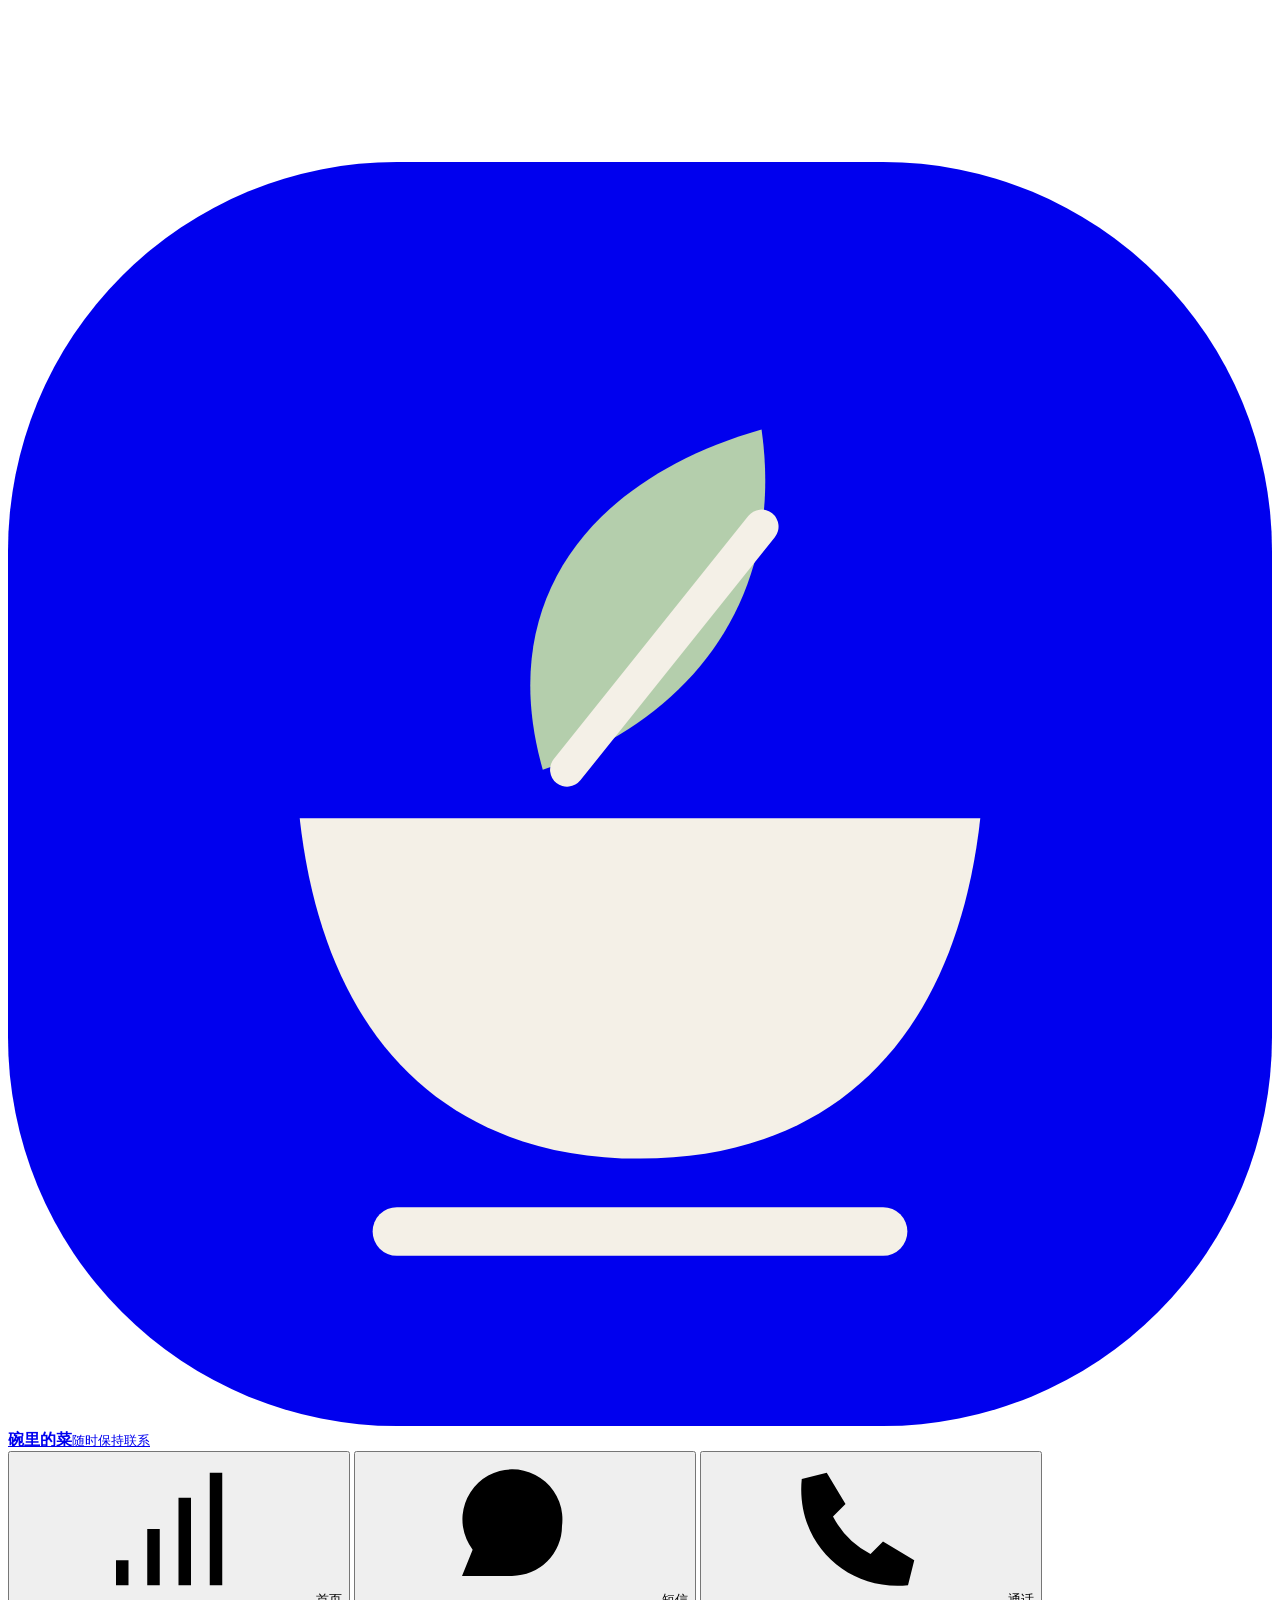
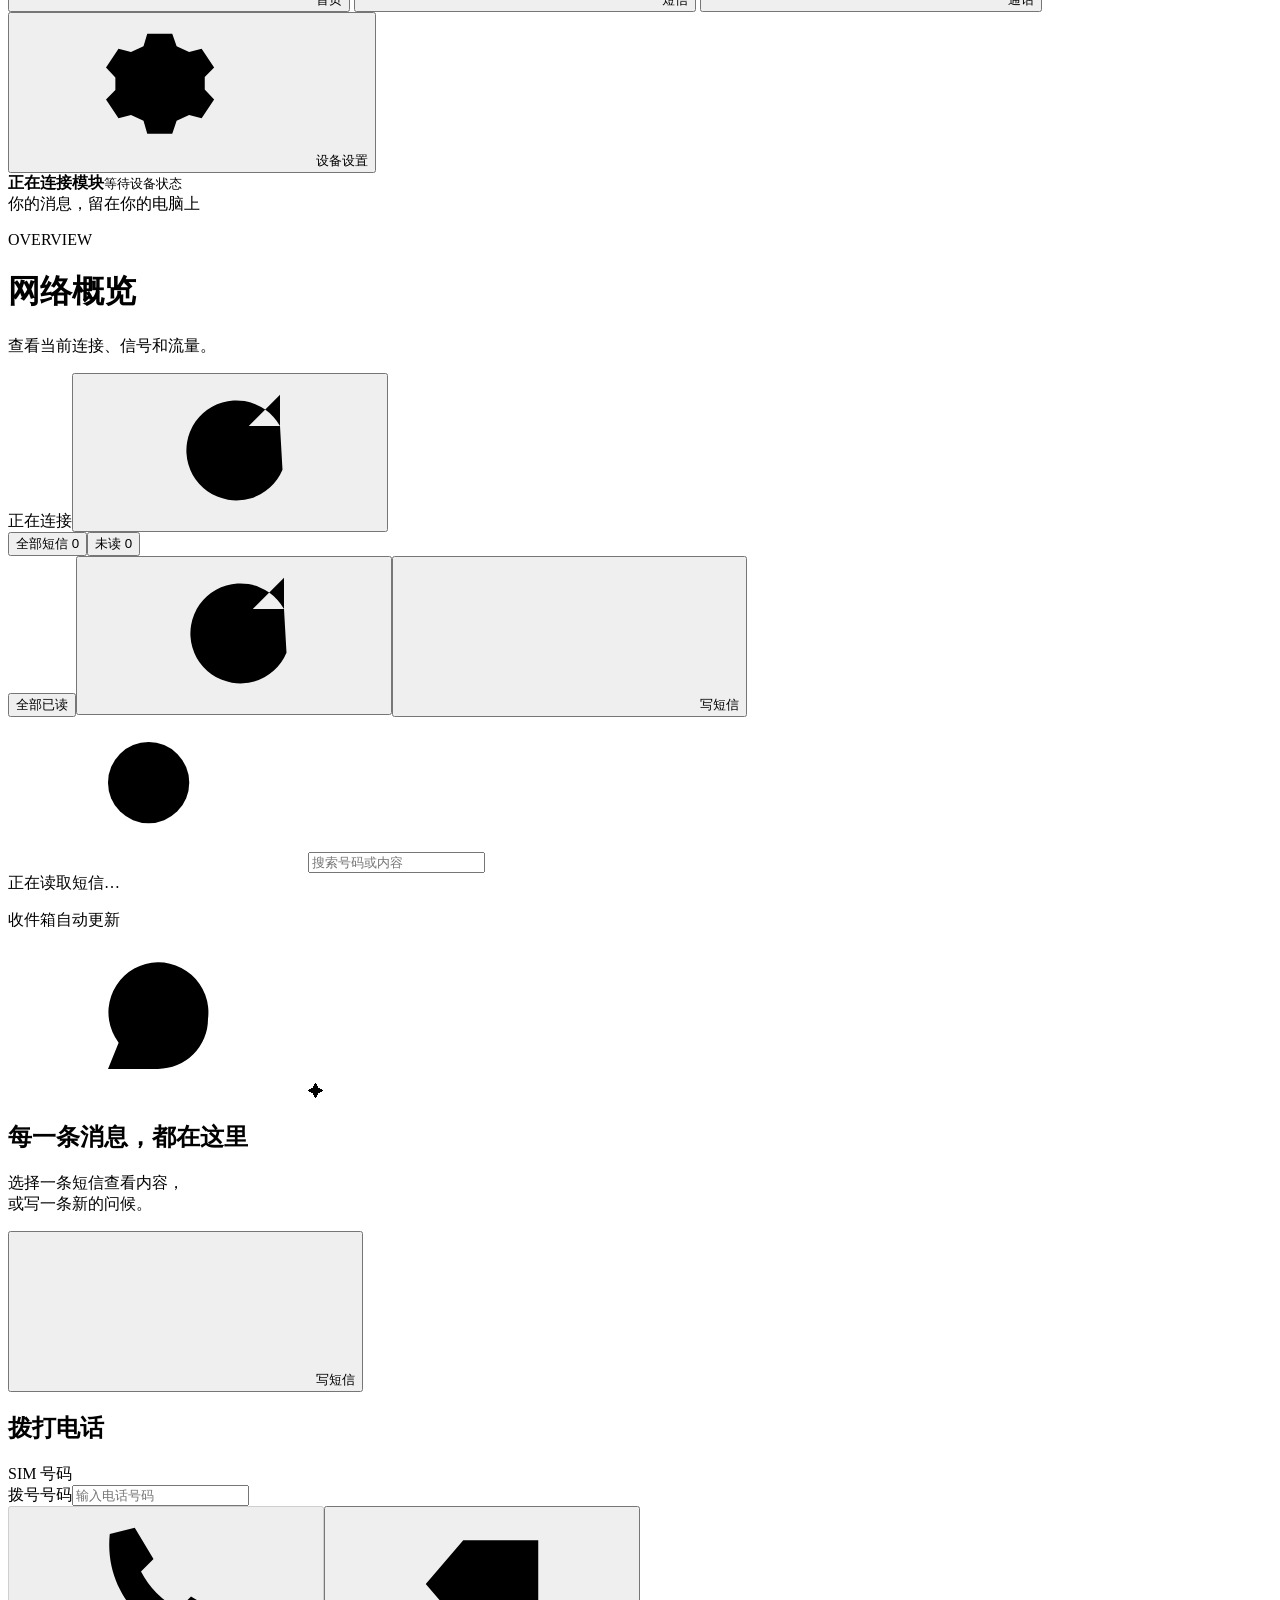
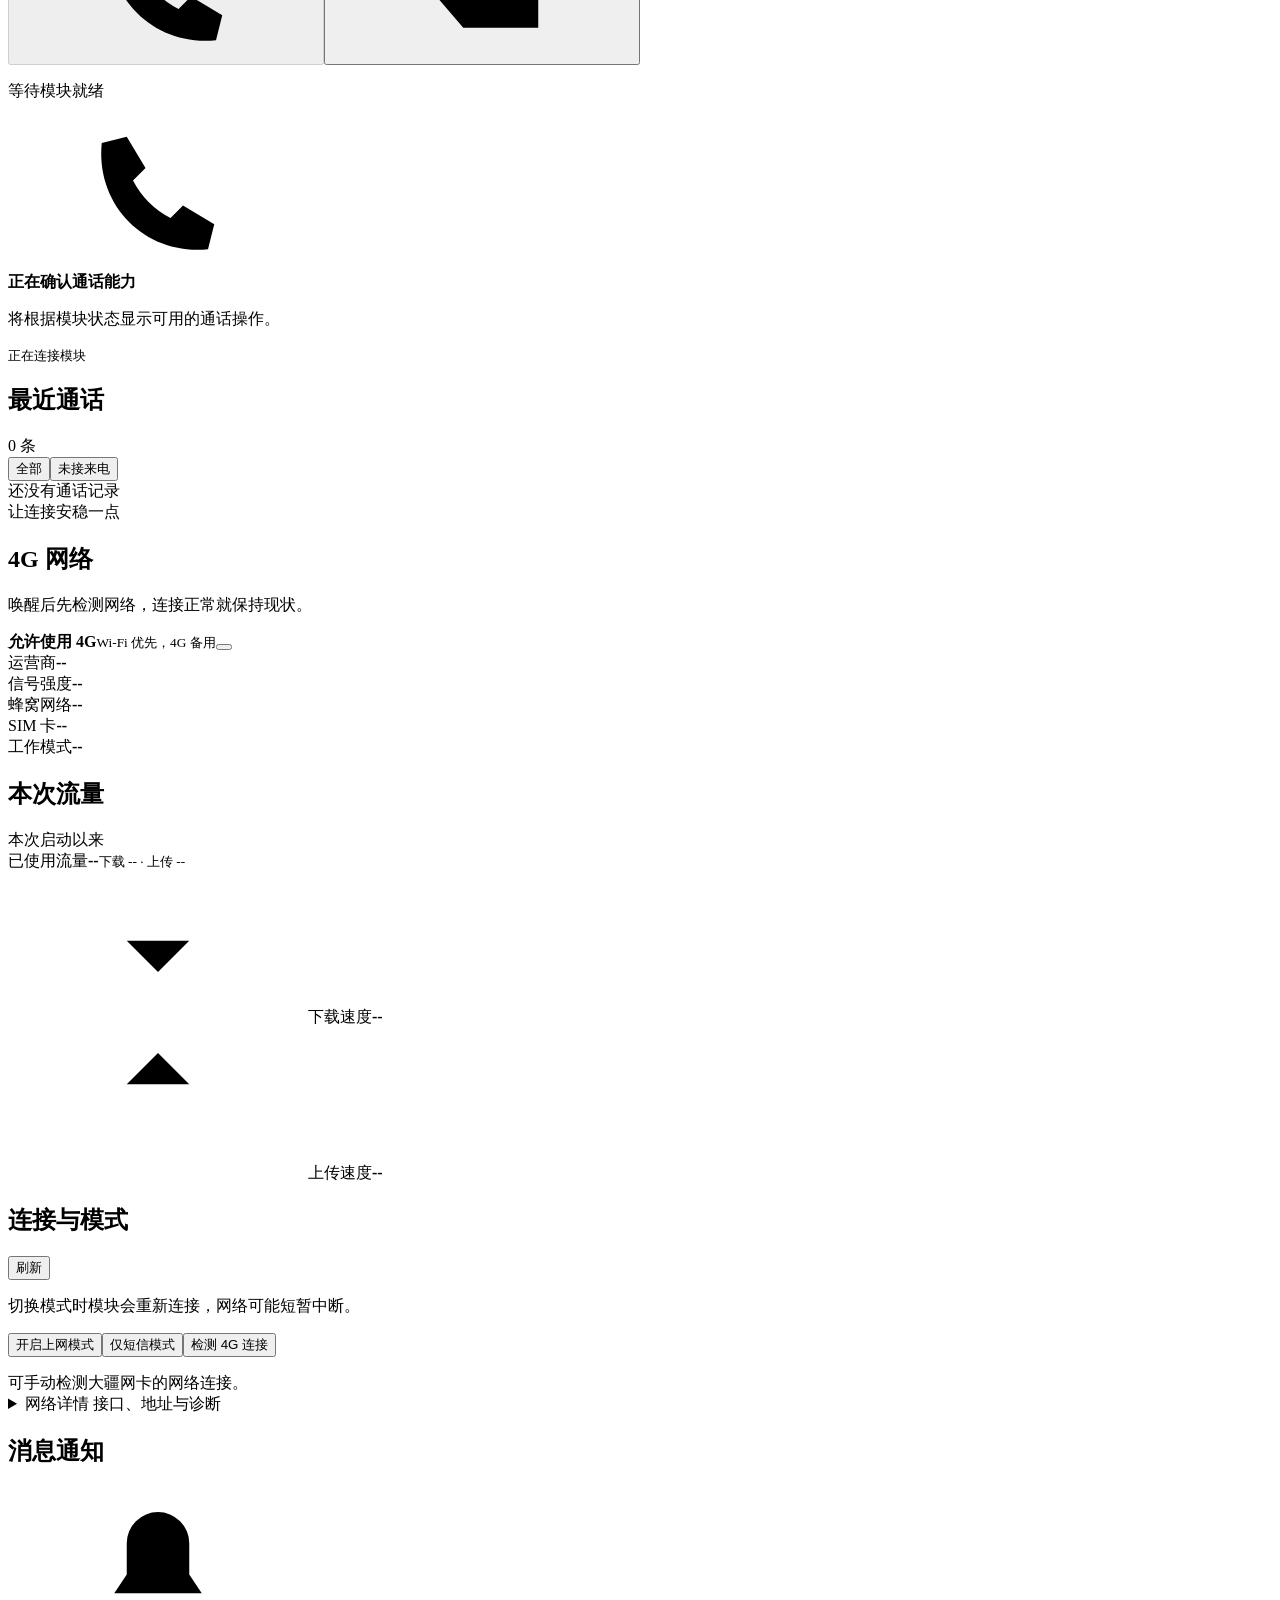
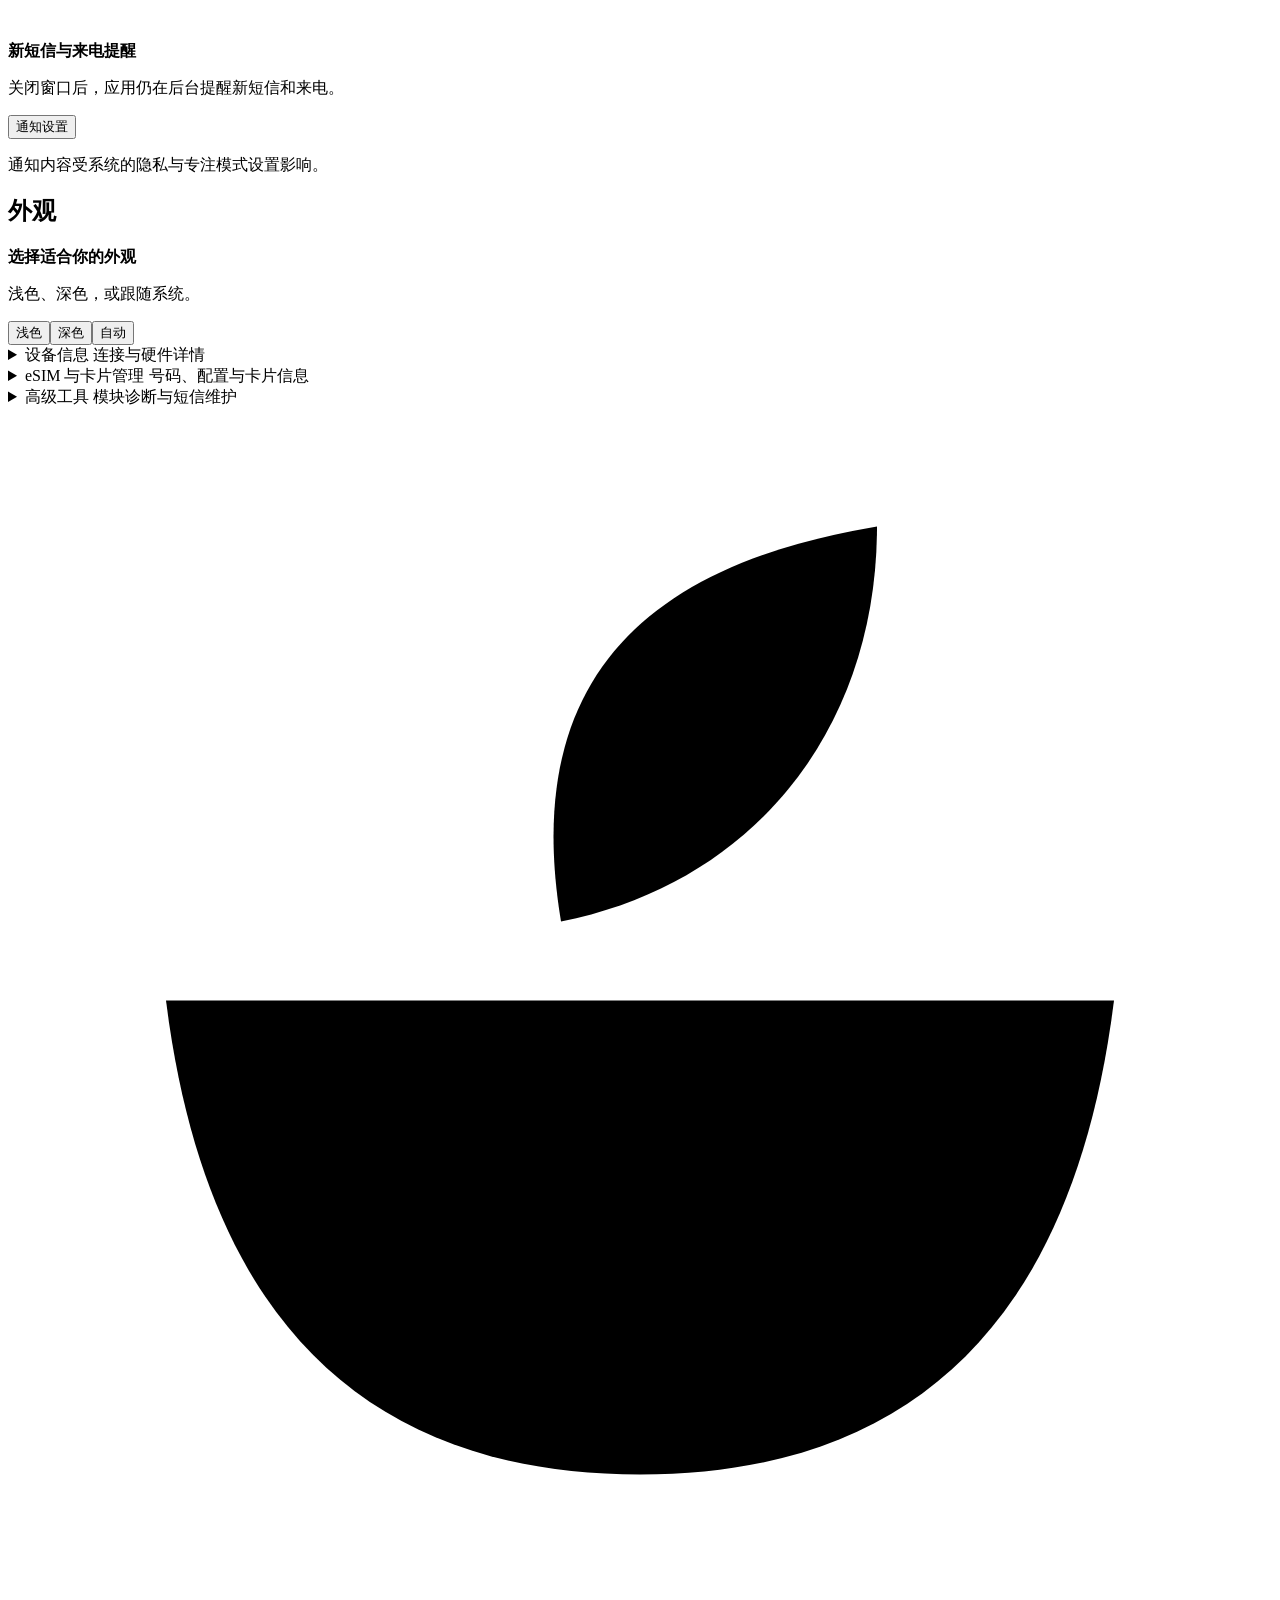
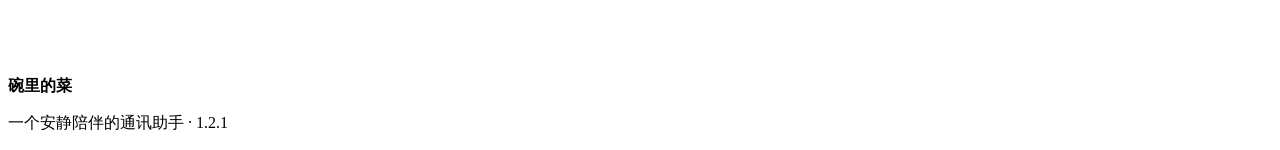
==== windows-app/backend/cmd/djonehub-macos/web/index.html @ deb111d9 "Publish Wanlidecai 4G helper 1.2.1" ====
<!doctype html>
<html lang="zh-CN">
<head>
<meta charset="utf-8"><meta name="viewport" content="width=device-width,initial-scale=1">
<meta name="color-scheme" content="light dark"><title>碗里的菜</title>
<script>try{const t=localStorage.getItem('wlc-theme')||localStorage.getItem('djonehub-theme');if(t==='light'||t==='dark')document.documentElement.dataset.theme=t;}catch(_){}</script>
<link rel="stylesheet" href="/style.css">
</head>
<body>
<svg class="svg-defs" xmlns="http://www.w3.org/2000/svg" aria-hidden="true"><defs>
<symbol id="i-message" viewBox="0 0 24 24"><path d="M20 11.5a8 8 0 0 1-8 8H4l1.7-4.2A8 8 0 1 1 20 11.5Z"/><path d="M8 10h8M8 13h5"/></symbol>
<symbol id="i-phone" viewBox="0 0 24 24"><path d="m7 3 3 5-2 2a14 14 0 0 0 6 6l2-2 5 3-1 4C10 22 2 14 3 4Z"/></symbol>
<symbol id="i-network" viewBox="0 0 24 24"><path d="M4 17h2v4H4zM9 12h2v9H9zM14 7h2v14h-2zM19 3h2v18h-2z"/></symbol>
<symbol id="i-settings" viewBox="0 0 24 24"><path d="m9 3-.6 2-2 .9-2-.5-2 3 1.5 1.6v2l-1.5 1.5 2 3 2-.5 2 .9.6 2.1h4l.7-2.1 2-.9 2 .5 2-3-1.5-1.6v-2l1.5-1.5-2-3-2 .5-2-.9L13 3Z"/><circle cx="11" cy="11.5" r="3"/></symbol>
<symbol id="i-plus" viewBox="0 0 24 24"><path d="M12 5v14M5 12h14"/></symbol>
<symbol id="i-refresh" viewBox="0 0 24 24"><path d="M20 8a8 8 0 1 0 .4 7M20 3v5h-5"/></symbol>
<symbol id="i-search" viewBox="0 0 24 24"><circle cx="10.5" cy="10.5" r="6.5"/><path d="m16 16 5 5"/></symbol>
<symbol id="i-bell" viewBox="0 0 24 24"><path d="M5 17h14l-2-3V9a5 5 0 0 0-10 0v5ZM10 21h4"/></symbol>
<symbol id="i-arrow" viewBox="0 0 24 24"><path d="M5 12h14m-6-6 6 6-6 6"/></symbol>
<symbol id="i-back" viewBox="0 0 24 24"><path d="M19 12H5m6-6-6 6 6 6"/></symbol>
<symbol id="i-close" viewBox="0 0 24 24"><path d="m6 6 12 12M18 6 6 18"/></symbol>
<symbol id="i-delete" viewBox="0 0 24 24"><path d="M9 5h12v14H9l-6-7ZM12 9l5 6m0-6-5 6"/></symbol>
<symbol id="i-send" viewBox="0 0 24 24"><path d="m3 3 18 9-18 9 3-9Zm3 9h15"/></symbol>
<symbol id="i-download" viewBox="0 0 24 24"><path d="M12 3v13m-5-5 5 5 5-5M5 20h14"/></symbol>
<symbol id="i-upload" viewBox="0 0 24 24"><path d="M12 17V4m-5 5 5-5 5 5M5 20h14"/></symbol>
</defs></svg>
<div class="app-shell">
<aside class="sidebar">
  <a class="brand" href="?view=network" aria-label="碗里的菜，网络首页">
    <svg class="brand-icon" viewBox="0 0 52 52" aria-hidden="true"><rect width="52" height="52" rx="16" fill="currentColor"/><path d="M12 27h28c-1 9-6 14-14 14S13 36 12 27Z" fill="#F4F0E7"/><path d="M22 25c-2-7 2-12 9-14 1 7-3 12-9 14Z" fill="#B4CEAC"/><path d="m23 25 8-10" stroke="#F4F0E7" stroke-width="1.4" stroke-linecap="round"/><path d="M16 44h20" stroke="#F4F0E7" stroke-width="2" stroke-linecap="round"/></svg>
    <span><strong>碗里的菜</strong><small>随时保持联系</small></span>
  </a>
  <nav class="task-nav" aria-label="主要功能">
    <button class="tab active" data-view="network" aria-current="page"><svg><use href="#i-network"/></svg><span>首页</span></button>
    <button class="tab" data-view="sms"><svg><use href="#i-message"/></svg><span>短信</span><small id="sms-badge" class="nav-badge" hidden>0</small></button>
    <button class="tab" data-view="calls"><svg><use href="#i-phone"/></svg><span>通话</span><small id="calls-badge" class="nav-badge" hidden>0</small></button>
    <button class="tab" data-view="settings"><svg><use href="#i-settings"/></svg><span>设备设置</span></button>
  </nav>
  <div class="sidebar-bottom">
    <div class="device-card"><span class="connection-dot" id="connection-dot"></span><div><strong id="device-connection">正在连接模块</strong><small id="device-summary">等待设备状态</small></div></div>
    <span class="sidebar-footnote">你的消息，留在你的电脑上</span>
  </div>
</aside>
<main class="app-main">
  <header class="app-header"><div><p class="eyebrow" id="page-eyebrow">OVERVIEW</p><h1 id="page-title">网络概览</h1><p class="page-description" id="page-description">查看当前连接、信号和流量。</p></div><div class="header-actions"><span class="connection-pill"><span class="connection-dot"></span><span id="header-carrier">正在连接</span></span><button id="refresh" class="secondary icon-button" aria-label="刷新状态" title="刷新状态"><svg><use href="#i-refresh"/></svg></button></div></header>
  <div id="demo-notice" class="demo-notice" role="status" hidden><strong>演示模式 · 使用示例数据</strong><span>当前显示的号码、短信与通话均为演示内容。</span></div>
  <section id="incoming-banner" class="incoming-banner" aria-live="polite" hidden><div class="banner-phone"><svg><use href="#i-phone"/></svg></div><div class="banner-copy"><small id="incoming-banner-label">收到来电</small><strong id="incoming-banner-number">未知号码</strong></div><button id="banner-view-call" class="secondary compact">查看通话</button><button id="banner-answer" class="compact">接听</button><button id="banner-hangup" class="danger compact">挂断</button></section>

  <section id="sms" class="view">
    <div class="section-toolbar"><div class="segmented" role="group" aria-label="短信筛选"><button id="sms-filter-all" class="selected" type="button">全部短信 <span id="sms-count">0</span></button><button id="sms-filter-unread" type="button">未读 <span id="sms-unread-count">0</span></button></div><div class="heading-actions"><button id="mark-sms-read" class="text-button">全部已读</button><button id="refresh-sms" class="secondary icon-button" title="读取短信" aria-label="读取短信"><svg><use href="#i-refresh"/></svg></button><button id="new-sms" type="button"><svg><use href="#i-plus"/></svg>写短信</button></div></div>
    <div class="messages-panel">
      <div class="inbox"><label class="search-field"><svg><use href="#i-search"/></svg><input id="sms-search" type="search" placeholder="搜索号码或内容" aria-label="搜索短信"></label><div id="sms-list" class="message-list empty">正在读取短信…</div><p id="sms-status" class="inbox-status">收件箱自动更新</p></div>
      <article id="sms-detail" class="message-detail"><div class="empty-state"><div class="empty-illustration"><svg><use href="#i-message"/></svg><span class="illustration-spark">✦</span></div><h2>每一条消息，都在这里</h2><p>选择一条短信查看内容，<br>或写一条新的问候。</p><button class="secondary" id="empty-new-sms"><svg><use href="#i-plus"/></svg>写短信</button></div></article>
    </div>
  </section>

  <section id="calls" class="view">
    <div class="calls-layout"><div class="dialer-card"><div class="card-heading"><h2>拨打电话</h2><span class="muted-chip">SIM 号码</span></div><label class="sr-only" for="call-number">拨号号码</label><input id="call-number" class="dial-number" type="tel" inputmode="tel" autocomplete="tel" maxlength="24" placeholder="输入电话号码"><div id="dialpad" class="dialpad"></div><div class="dial-actions"><span></span><button id="dial-call" class="round-call" disabled aria-label="拨打电话" title="拨打电话"><svg><use href="#i-phone"/></svg></button><button id="dial-backspace" class="text-button icon-button" aria-label="删除一个数字"><svg><use href="#i-delete"/></svg></button></div><p id="dial-status" class="dial-status">等待模块就绪</p></div>
    <div class="call-right"><section id="active-call" class="active-call" hidden><span class="pulse-ring"><svg><use href="#i-phone"/></svg></span><span id="active-call-label">正在来电</span><strong id="active-call-number">未知号码</strong><small id="active-call-time"></small><div class="control-panel"><button id="answer-call">接听</button><button id="hangup-call" class="danger">挂断</button></div></section><section id="call-audio-card" class="call-audio-card"><svg><use href="#i-phone"/></svg><div><strong id="call-capability-title">正在确认通话能力</strong><p id="call-capability-detail">将根据模块状态显示可用的通话操作。</p><small id="call-monitor-status">正在连接模块</small></div></section><section class="history-card"><div class="card-heading"><h2>最近通话</h2><span id="call-history-count" class="muted-chip">0 条</span></div><div class="history-filters"><button id="call-filter-all" class="selected">全部</button><button id="call-filter-missed">未接来电</button></div><div id="call-history" class="list empty">还没有通话记录</div></section></div></div>
  </section>

  <section id="network" class="view active">
    <div class="network-hero"><div><span class="section-kicker">让连接安稳一点</span><h2>4G 网络</h2><p id="network-hero-description">唤醒后先检测网络，连接正常就保持现状。</p></div><div class="network-policy-control"><span><strong>允许使用 4G</strong><small id="policy-copy">Wi‑Fi 优先，4G 备用</small></span><button id="cellular-policy-toggle" class="network-policy-toggle" type="button" role="switch" aria-checked="true" aria-label="允许使用 4G"><span class="switch-thumb"></span></button></div></div>
    <div class="status-grid"><div><span>运营商</span><strong id="operator">--</strong></div><div><span>信号强度</span><strong id="signal">--</strong></div><div><span>蜂窝网络</span><strong id="network-mode">--</strong></div><div><span>SIM 卡</span><strong id="sim">--</strong></div><div><span>工作模式</span><strong id="work-mode">--</strong></div></div>
    <section class="surface-card"><div class="card-heading"><h2>本次流量</h2><span class="muted-chip">本次启动以来</span></div><div class="traffic-grid"><div class="traffic-main"><span>已使用流量</span><strong id="traffic-session-total">--</strong><small>下载 <span id="traffic-session-rx">--</span> · 上传 <span id="traffic-session-tx">--</span></small></div><div><span><svg><use href="#i-download"/></svg>下载速度</span><strong id="traffic-rx-rate">--</strong></div><div><span><svg><use href="#i-upload"/></svg>上传速度</span><strong id="traffic-tx-rate">--</strong></div></div></section>
    <section class="surface-card"><div class="card-heading"><h2>连接与模式</h2><button id="refresh-network" class="secondary compact">刷新</button></div><p id="platform-network-hint">切换模式时模块会重新连接，网络可能短暂中断。</p><div class="control-panel"><button id="enable-rndis">开启上网模式</button><button id="enable-sms-mode" class="secondary">仅短信模式</button><button id="check-4g-route" class="secondary">检测 4G 连接</button></div><p id="usb-mode-status" class="inline-status"></p><div id="network-checks" class="list empty">可手动检测大疆网卡的网络连接。</div></section>
    <details class="surface-card advanced-section"><summary>网络详情 <span>接口、地址与诊断</span></summary><p id="network-status" class="inline-status">尚未读取网络状态</p><div id="network-grid" class="diagnostic-grid"></div><h3>电脑网络接口</h3><div id="network-interfaces" class="list empty">尚未读取接口</div><div class="control-panel"><button id="check-proxy-route" class="secondary compact">检测代理</button></div></details>
  </section>

  <section id="settings" class="view">
    <section class="surface-card"><div class="card-heading"><h2>消息通知</h2><svg class="setting-icon"><use href="#i-bell"/></svg></div><div class="settings-row"><div><strong>新短信与来电提醒</strong><p id="notification-description">关闭窗口后，应用仍在后台提醒新短信和来电。</p></div><button id="notification-settings" class="secondary">通知设置</button></div><p class="settings-note">通知内容受系统的隐私与专注模式设置影响。</p></section>
    <section class="surface-card"><div class="card-heading"><h2>外观</h2></div><div class="settings-row"><div><strong>选择适合你的外观</strong><p>浅色、深色，或跟随系统。</p></div><div class="theme-switch" role="group" aria-label="应用外观"><button class="theme-option" data-theme-option="light" aria-pressed="false">浅色</button><button class="theme-option" data-theme-option="dark" aria-pressed="false">深色</button><button class="theme-option" data-theme-option="auto" aria-pressed="true">自动</button></div></div></section>
    <details class="surface-card"><summary>设备信息 <span>连接与硬件详情</span></summary><section id="hardware-details" class="hardware-details" hidden></section><p id="workmode-status" class="inline-status" hidden></p></details>
    <details id="esim-settings" class="surface-card"><summary>eSIM 与卡片管理 <span>号码、配置与卡片信息</span></summary>
    <section id="esim" class="settings-section">
      
      <div class="section-heading">
        <h2>eSIM 与卡片</h2>
        <button id="refresh-esim" class="secondary">刷新</button>
      </div>
      <p id="esim-status" class="inline-status">使用 eSIM 转换卡时，可在这里管理卡内号码；普通 SIM 无需设置。</p>
      <details id="esim-download-section" class="fold-panel esim-download">
        <summary><span>下载新 Profile</span><small>SM-DP+ 激活信息</small></summary>
        <form id="esim-download-form" class="esim-download-grid">
          <input id="esim-smdp" placeholder="SM-DP+ 地址" required>
          <input id="esim-matching-id" placeholder="Matching ID（可选）">
          <input id="esim-confirmation-code" placeholder="确认码（可选）">
          <input id="esim-imei" inputmode="numeric" maxlength="15" placeholder="模块 IMEI（必填）" required>
          <input id="esim-aid" placeholder="目标 eUICC AID（可选）">
          <button type="submit">开始下载</button>
        </form>
        <p id="esim-download-status" class="inline-status">填写运营商提供的激活信息后才会执行下载。</p>
      </details>

      <details id="esim-profile-panel" class="profile-panel" open>
        <summary class="profile-panel-heading"><span class="profile-panel-title"><span class="section-kicker">INSTALLED PROFILES</span><strong>已安装的 Profile</strong></span><small>启用、改名或删除卡内 Profile。</small></summary>
        <div class="profile-panel-content">
        <details class="fold-panel">
          <summary><span>卡片概览</span><small>卡类型、固件、EID</small></summary>
          <div id="esim-chip" class="diagnostic-grid" hidden></div>
        </details>
        <details id="esim-runtime-section" class="fold-panel" hidden>
          <summary><span>当前 Profile 运行状态</span><small>自动刷新</small></summary>
          <div id="esim-runtime" class="diagnostic-grid"></div>
        </details>
        <details id="esim-phonebook-section" class="fold-panel" hidden>
          <summary><span>卡片通讯录兼容性</span><small>只读检测</small></summary>
          <div class="phonebook-probe">
            <p id="esim-phonebook-status" class="inline-status">检测当前 Profile 是否支持卡内通讯录；不会写入联系人。</p>
            <button id="probe-esim-phonebook" class="secondary compact" type="button">检测当前卡片</button>
            <div id="esim-phonebook-result" class="phonebook-result" hidden></div>
          </div>
        </details>
        <div id="esim-list" class="list empty">尚未读取 eUICC/eSIM 卡片</div>
        </div>
      </details>
    </section>


    </details>
    <details class="surface-card advanced-section"><summary>高级工具 <span>模块诊断与短信维护</span></summary><p class="inline-status">仅在需要排查设备问题时使用。</p><h3>模块诊断</h3><form id="at-form" class="toolbar"><label class="sr-only" for="at-command">AT 指令</label><input id="at-command" type="text" value="AT+CSQ" spellcheck="false" required><button type="submit">执行</button></form><pre id="at-output">等待命令</pre><h3>短信存储维护</h3><p>清理模块内部旧短信，保留已接收的本地记录和 SIM 短信。</p><button id="clear-module-sms" class="secondary danger">清理模块旧短信</button></details>
    <div class="about-app"><svg class="mini-brand" viewBox="0 0 32 32"><path d="M4 15h24c-1 8-5 12-12 12S5 23 4 15Z" fill="currentColor"/><path d="M14 13c-1-6 2-9 8-10 0 5-3 9-8 10Z" fill="currentColor"/></svg><div><strong>碗里的菜</strong><p>一个安静陪伴的通讯助手 · 1.2.1</p></div></div>
  </section>
</main></div>

<div id="compose-modal" class="modal-backdrop" hidden><form id="send-form" class="modal-dialog compose-dialog" role="dialog" aria-modal="true" aria-labelledby="compose-title"><div class="modal-heading"><div><span class="section-kicker">送出一句问候</span><h2 id="compose-title">写短信</h2></div><button id="compose-close" class="secondary icon-button" type="button" aria-label="关闭写短信"><svg><use href="#i-close"/></svg></button></div><label class="compose-field"><span>收件人</span><input id="phone" type="tel" placeholder="输入电话号码" autocomplete="tel" required></label><label class="compose-field"><span>内容</span><textarea id="message" placeholder="想说点什么？" maxlength="1000" rows="7" required></textarea></label><div class="compose-footer"><small><span id="message-length">0</span> / 1000 · 由当前 SIM 发送</small><button type="submit"><svg><use href="#i-send"/></svg>发送短信</button></div><p id="send-status" class="inline-status" aria-live="polite"></p></form></div>
<div id="app-modal" class="modal-backdrop" hidden><form id="modal-form" class="modal-dialog" role="dialog" aria-modal="true" aria-labelledby="modal-title"><div class="modal-heading"><h2 id="modal-title">确认操作</h2><button id="modal-close" class="secondary icon-button" type="button" aria-label="关闭"><svg><use href="#i-close"/></svg></button></div><p id="modal-message" class="modal-message" hidden></p><div id="modal-fields" class="modal-fields"></div><div class="modal-actions"><button id="modal-cancel" class="secondary" type="button">取消</button><button id="modal-confirm" type="submit">确定</button></div></form></div>
<div id="notice" role="status" aria-live="polite"></div>
<script src="/app.js"></script></body></html>
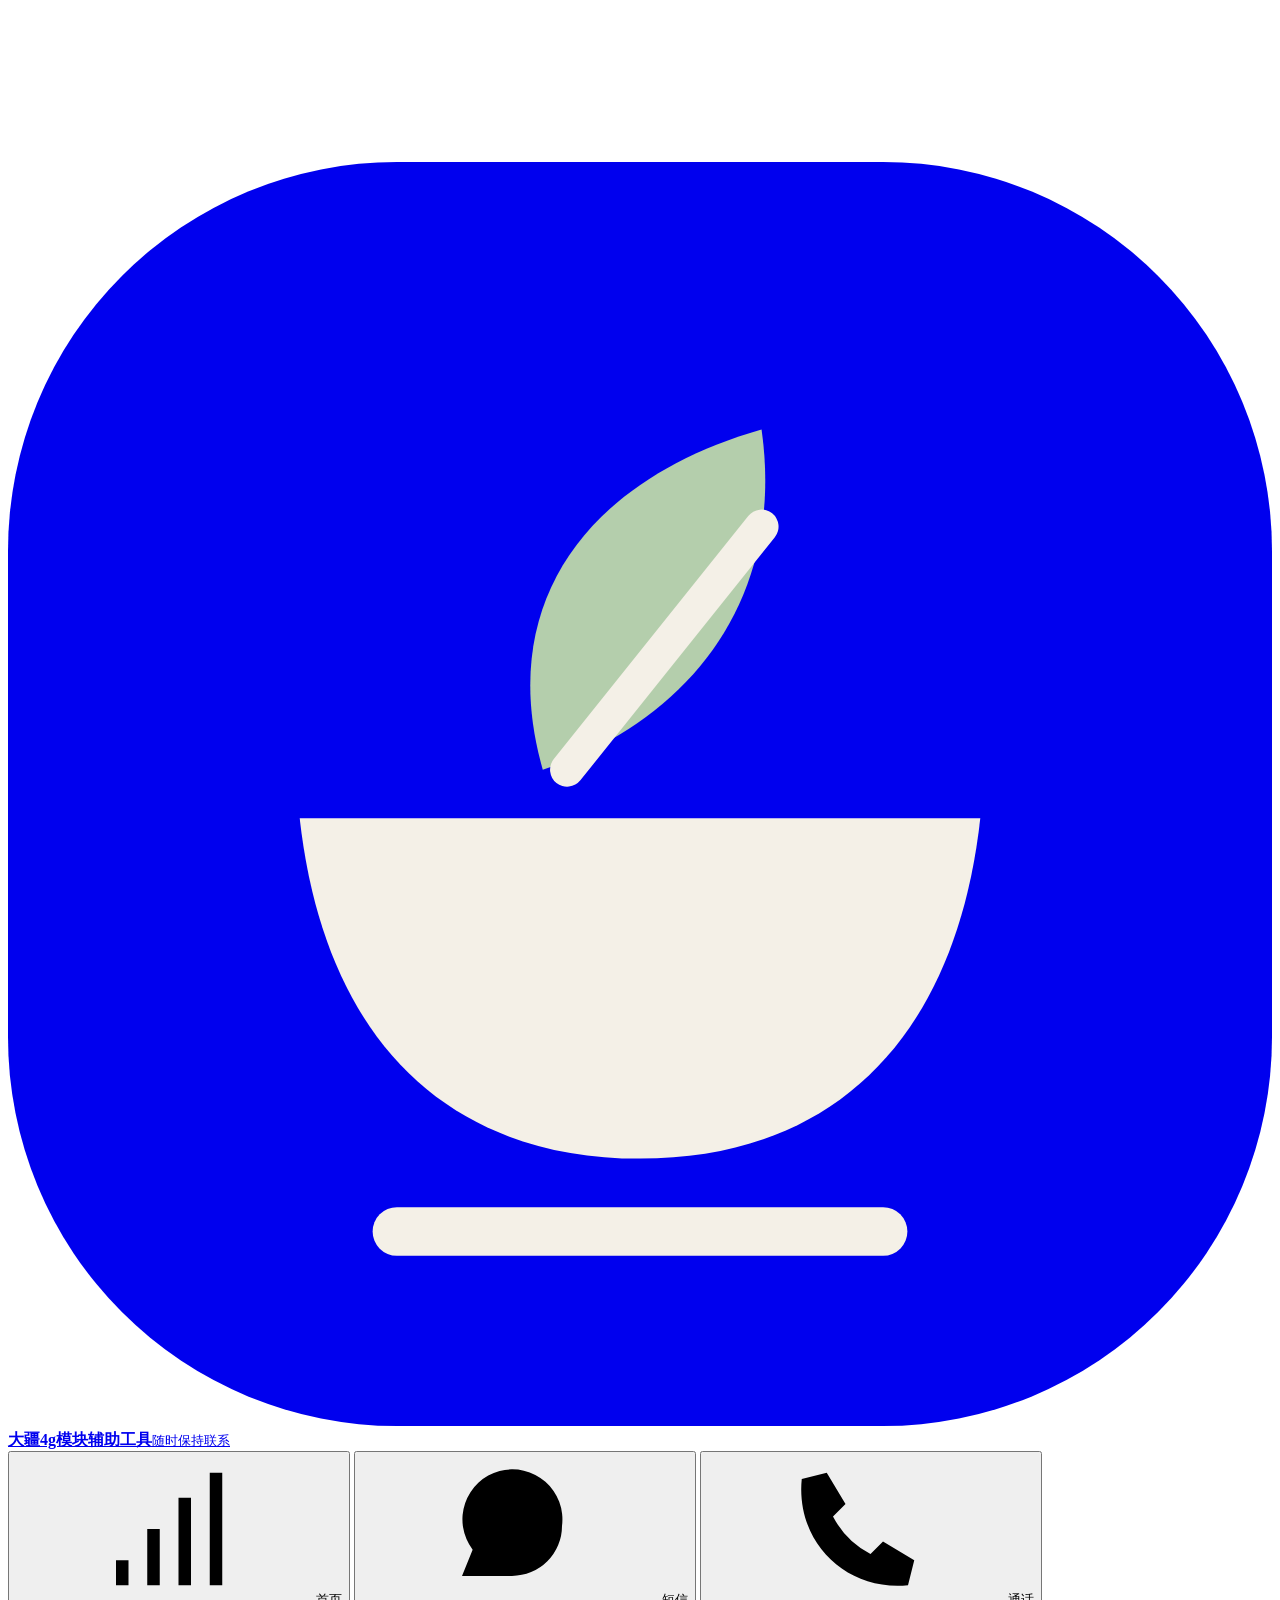
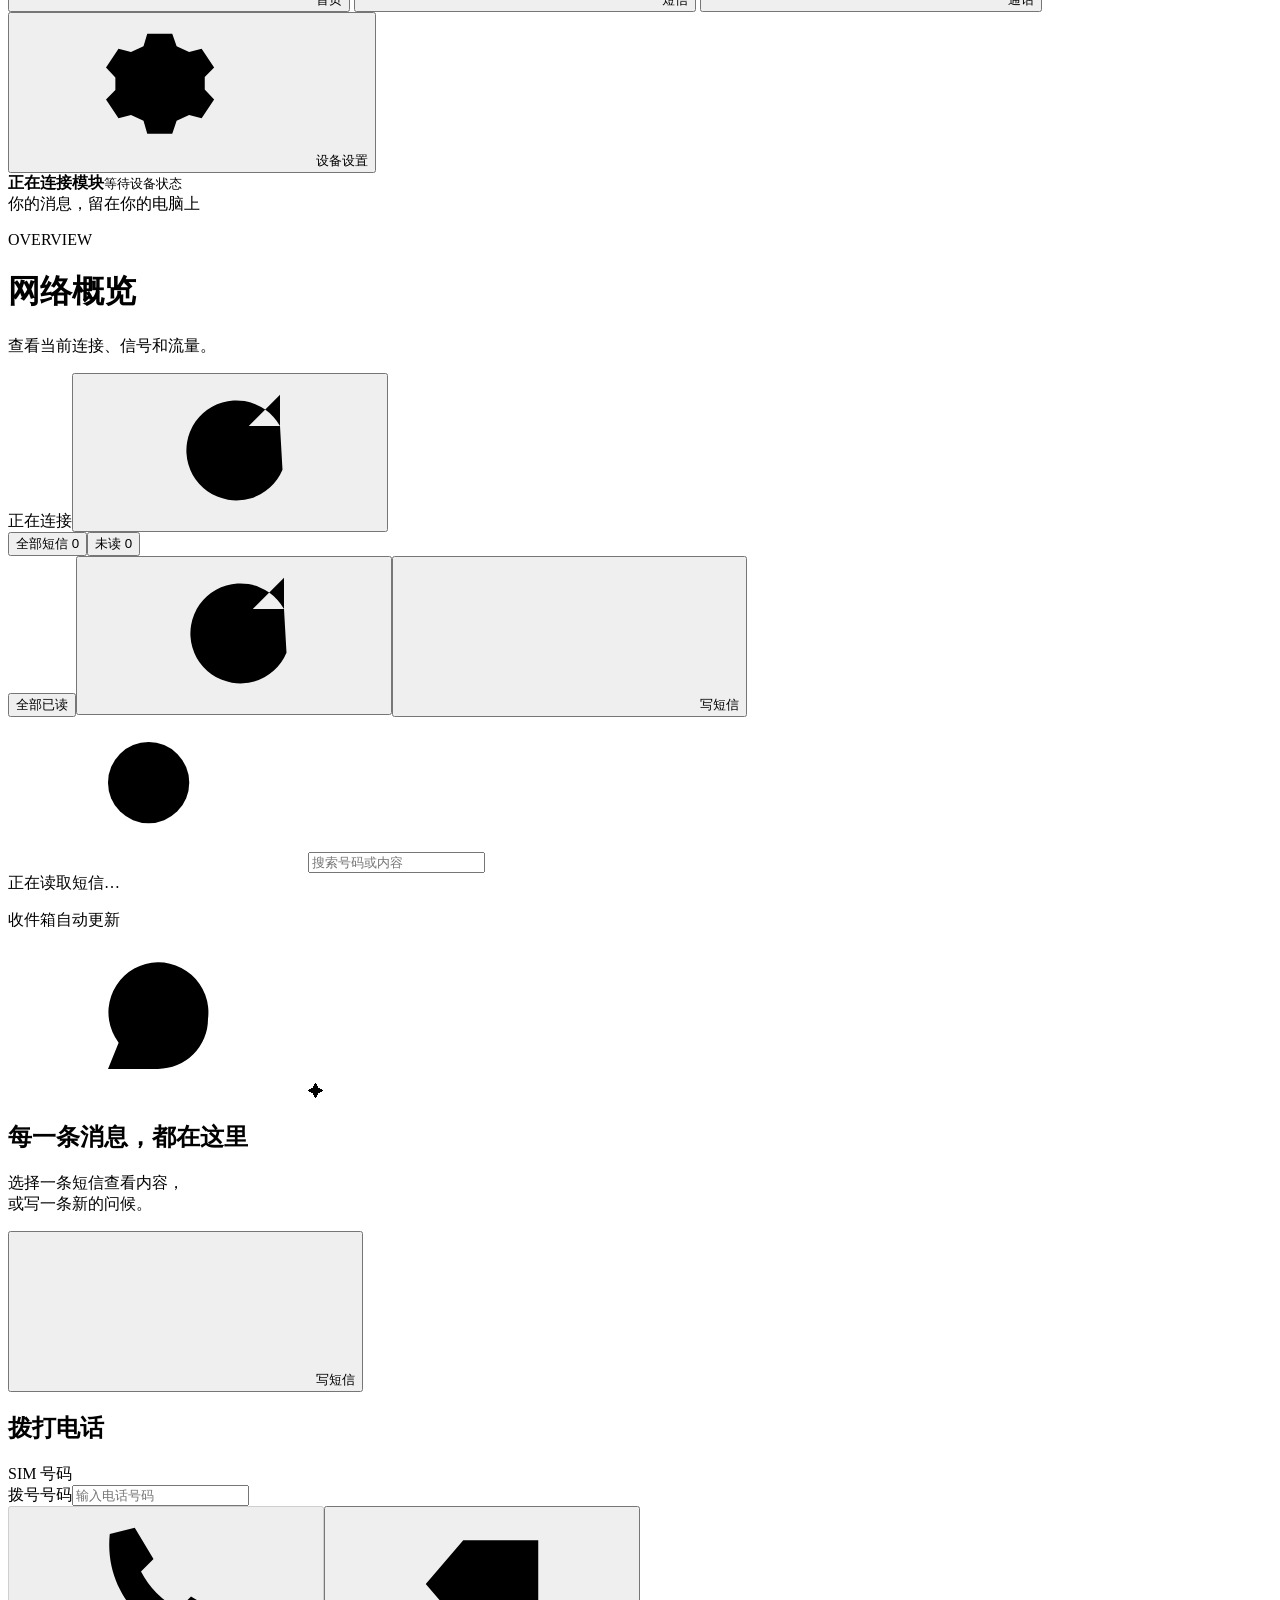
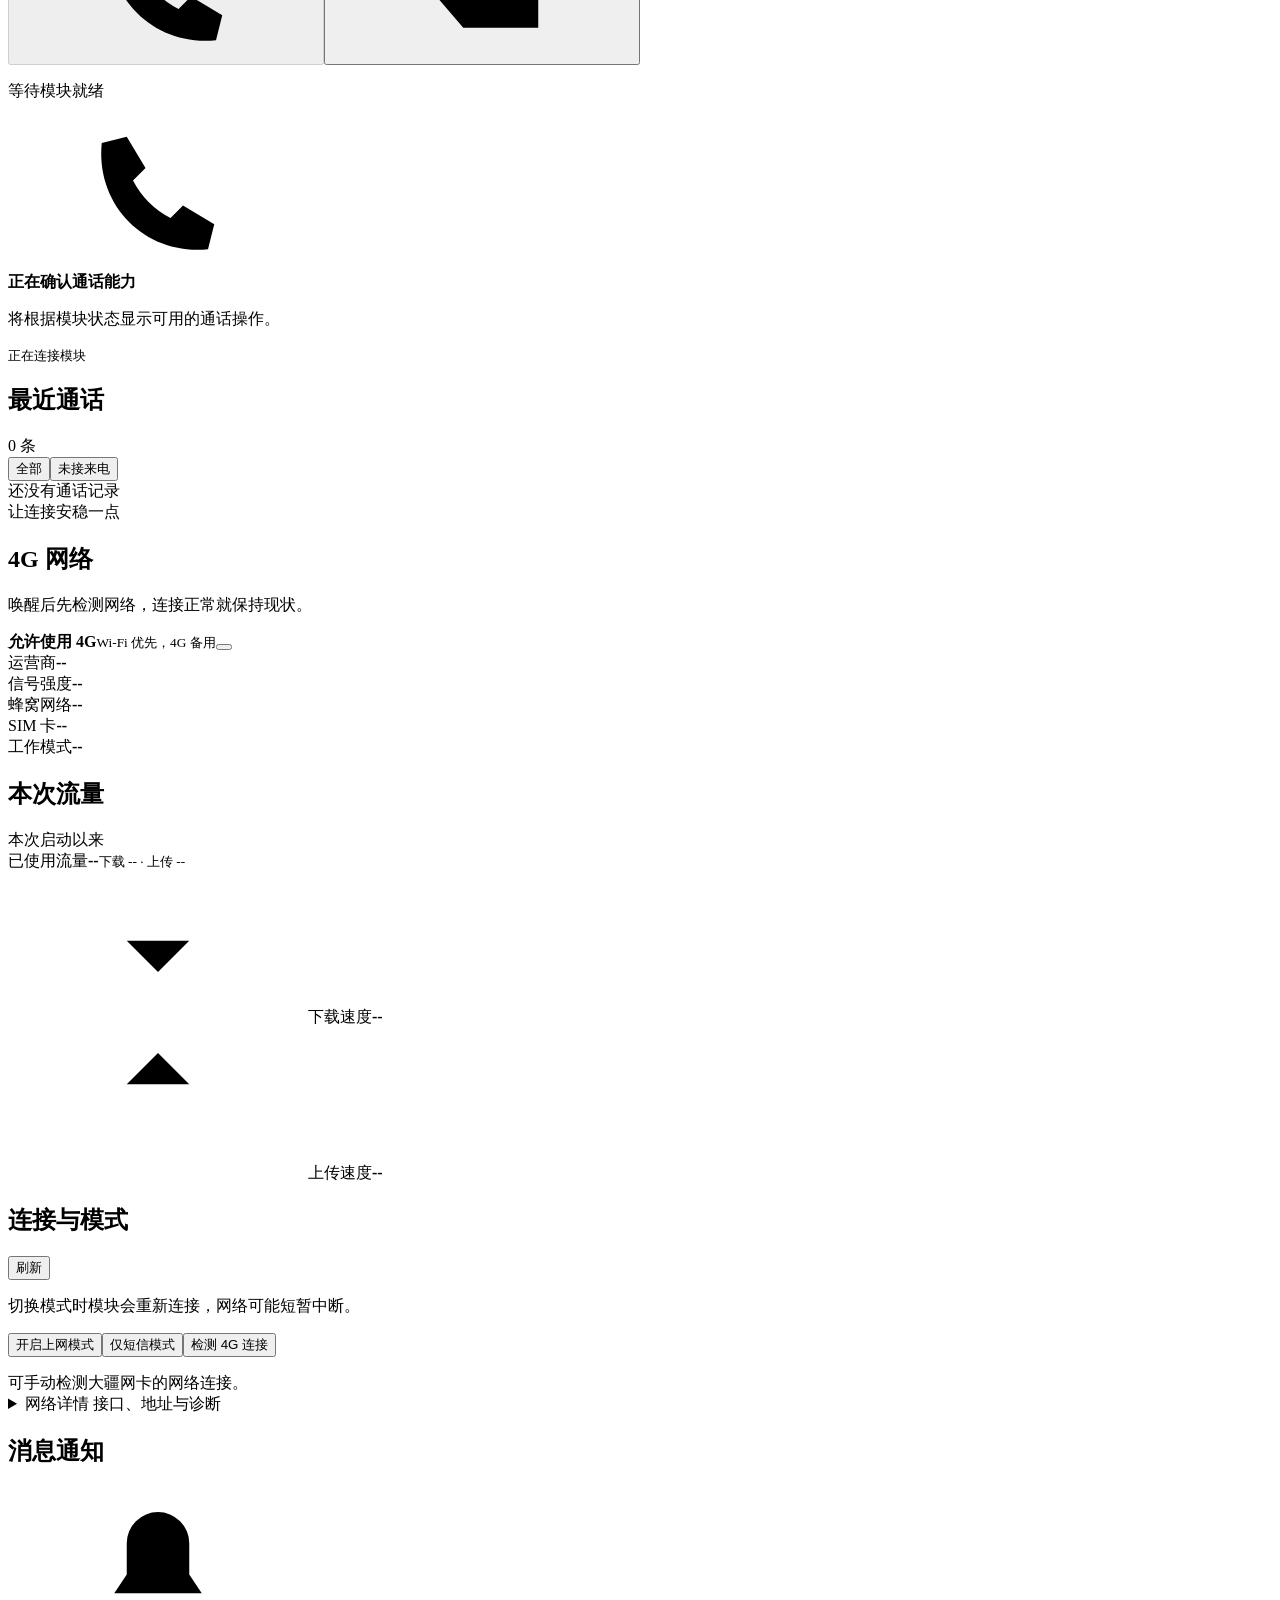
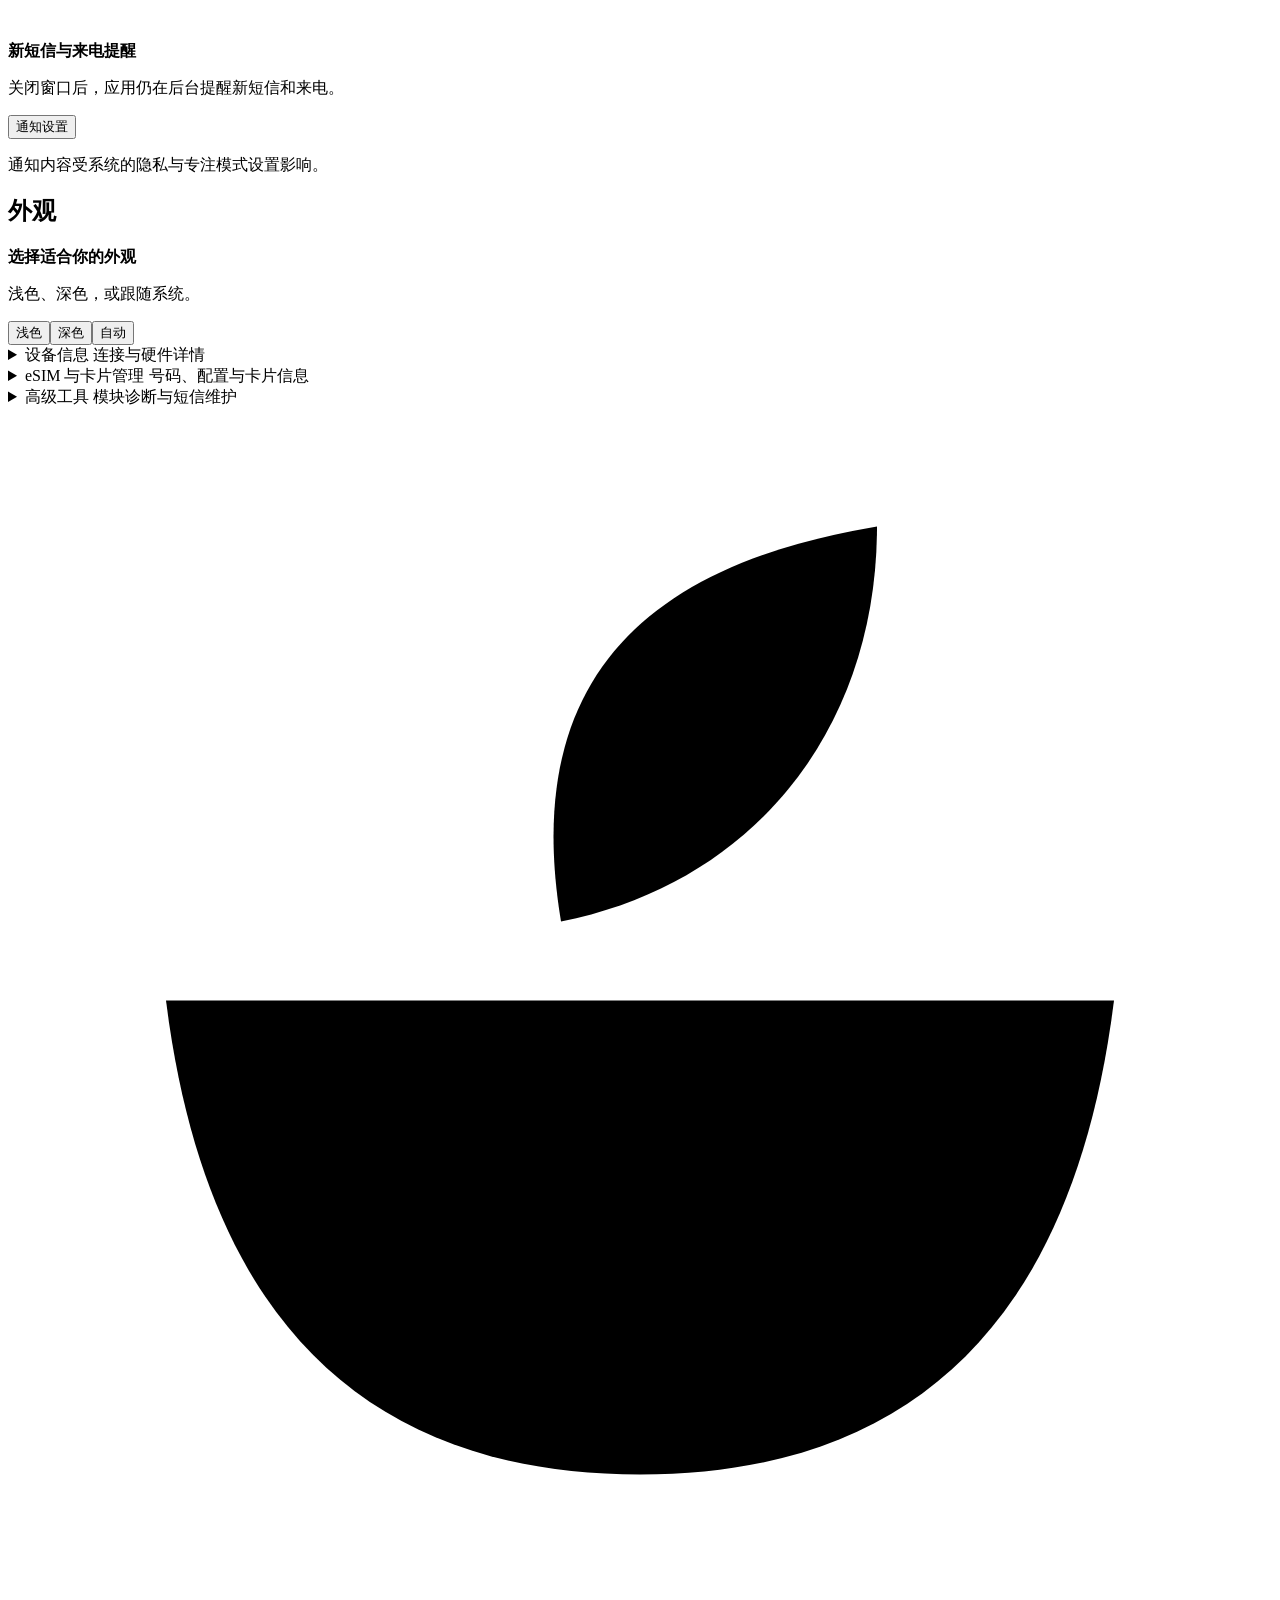
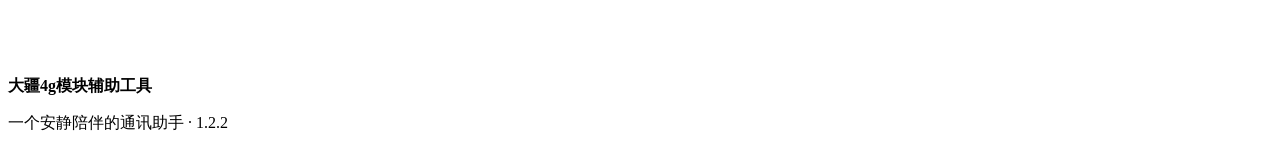
==== commit 0f34146c: "Rename product to DJI 4G module helper and release 1.2.2" ====
--- a/windows-app/backend/cmd/djonehub-macos/web/index.html
+++ b/windows-app/backend/cmd/djonehub-macos/web/index.html
@@ -2,7 +2,7 @@
 <html lang="zh-CN">
 <head>
 <meta charset="utf-8"><meta name="viewport" content="width=device-width,initial-scale=1">
-<meta name="color-scheme" content="light dark"><title>碗里的菜</title>
+<meta name="color-scheme" content="light dark"><title>大疆4g模块辅助工具</title>
 <script>try{const t=localStorage.getItem('wlc-theme')||localStorage.getItem('djonehub-theme');if(t==='light'||t==='dark')document.documentElement.dataset.theme=t;}catch(_){}</script>
 <link rel="stylesheet" href="/style.css">
 </head>
@@ -26,9 +26,9 @@
 </defs></svg>
 <div class="app-shell">
 <aside class="sidebar">
-  <a class="brand" href="?view=network" aria-label="碗里的菜，网络首页">
+  <a class="brand" href="?view=network" aria-label="大疆4g模块辅助工具，网络首页">
     <svg class="brand-icon" viewBox="0 0 52 52" aria-hidden="true"><rect width="52" height="52" rx="16" fill="currentColor"/><path d="M12 27h28c-1 9-6 14-14 14S13 36 12 27Z" fill="#F4F0E7"/><path d="M22 25c-2-7 2-12 9-14 1 7-3 12-9 14Z" fill="#B4CEAC"/><path d="m23 25 8-10" stroke="#F4F0E7" stroke-width="1.4" stroke-linecap="round"/><path d="M16 44h20" stroke="#F4F0E7" stroke-width="2" stroke-linecap="round"/></svg>
-    <span><strong>碗里的菜</strong><small>随时保持联系</small></span>
+    <span><strong><span>大疆4g模块</span><span>辅助工具</span></strong><small>随时保持联系</small></span>
   </a>
   <nav class="task-nav" aria-label="主要功能">
     <button class="tab active" data-view="network" aria-current="page"><svg><use href="#i-network"/></svg><span>首页</span></button>
@@ -119,7 +119,7 @@
 
     </details>
     <details class="surface-card advanced-section"><summary>高级工具 <span>模块诊断与短信维护</span></summary><p class="inline-status">仅在需要排查设备问题时使用。</p><h3>模块诊断</h3><form id="at-form" class="toolbar"><label class="sr-only" for="at-command">AT 指令</label><input id="at-command" type="text" value="AT+CSQ" spellcheck="false" required><button type="submit">执行</button></form><pre id="at-output">等待命令</pre><h3>短信存储维护</h3><p>清理模块内部旧短信，保留已接收的本地记录和 SIM 短信。</p><button id="clear-module-sms" class="secondary danger">清理模块旧短信</button></details>
-    <div class="about-app"><svg class="mini-brand" viewBox="0 0 32 32"><path d="M4 15h24c-1 8-5 12-12 12S5 23 4 15Z" fill="currentColor"/><path d="M14 13c-1-6 2-9 8-10 0 5-3 9-8 10Z" fill="currentColor"/></svg><div><strong>碗里的菜</strong><p>一个安静陪伴的通讯助手 · 1.2.1</p></div></div>
+    <div class="about-app"><svg class="mini-brand" viewBox="0 0 32 32"><path d="M4 15h24c-1 8-5 12-12 12S5 23 4 15Z" fill="currentColor"/><path d="M14 13c-1-6 2-9 8-10 0 5-3 9-8 10Z" fill="currentColor"/></svg><div><strong>大疆4g模块辅助工具</strong><p>一个安静陪伴的通讯助手 · 1.2.2</p></div></div>
   </section>
 </main></div>
 
